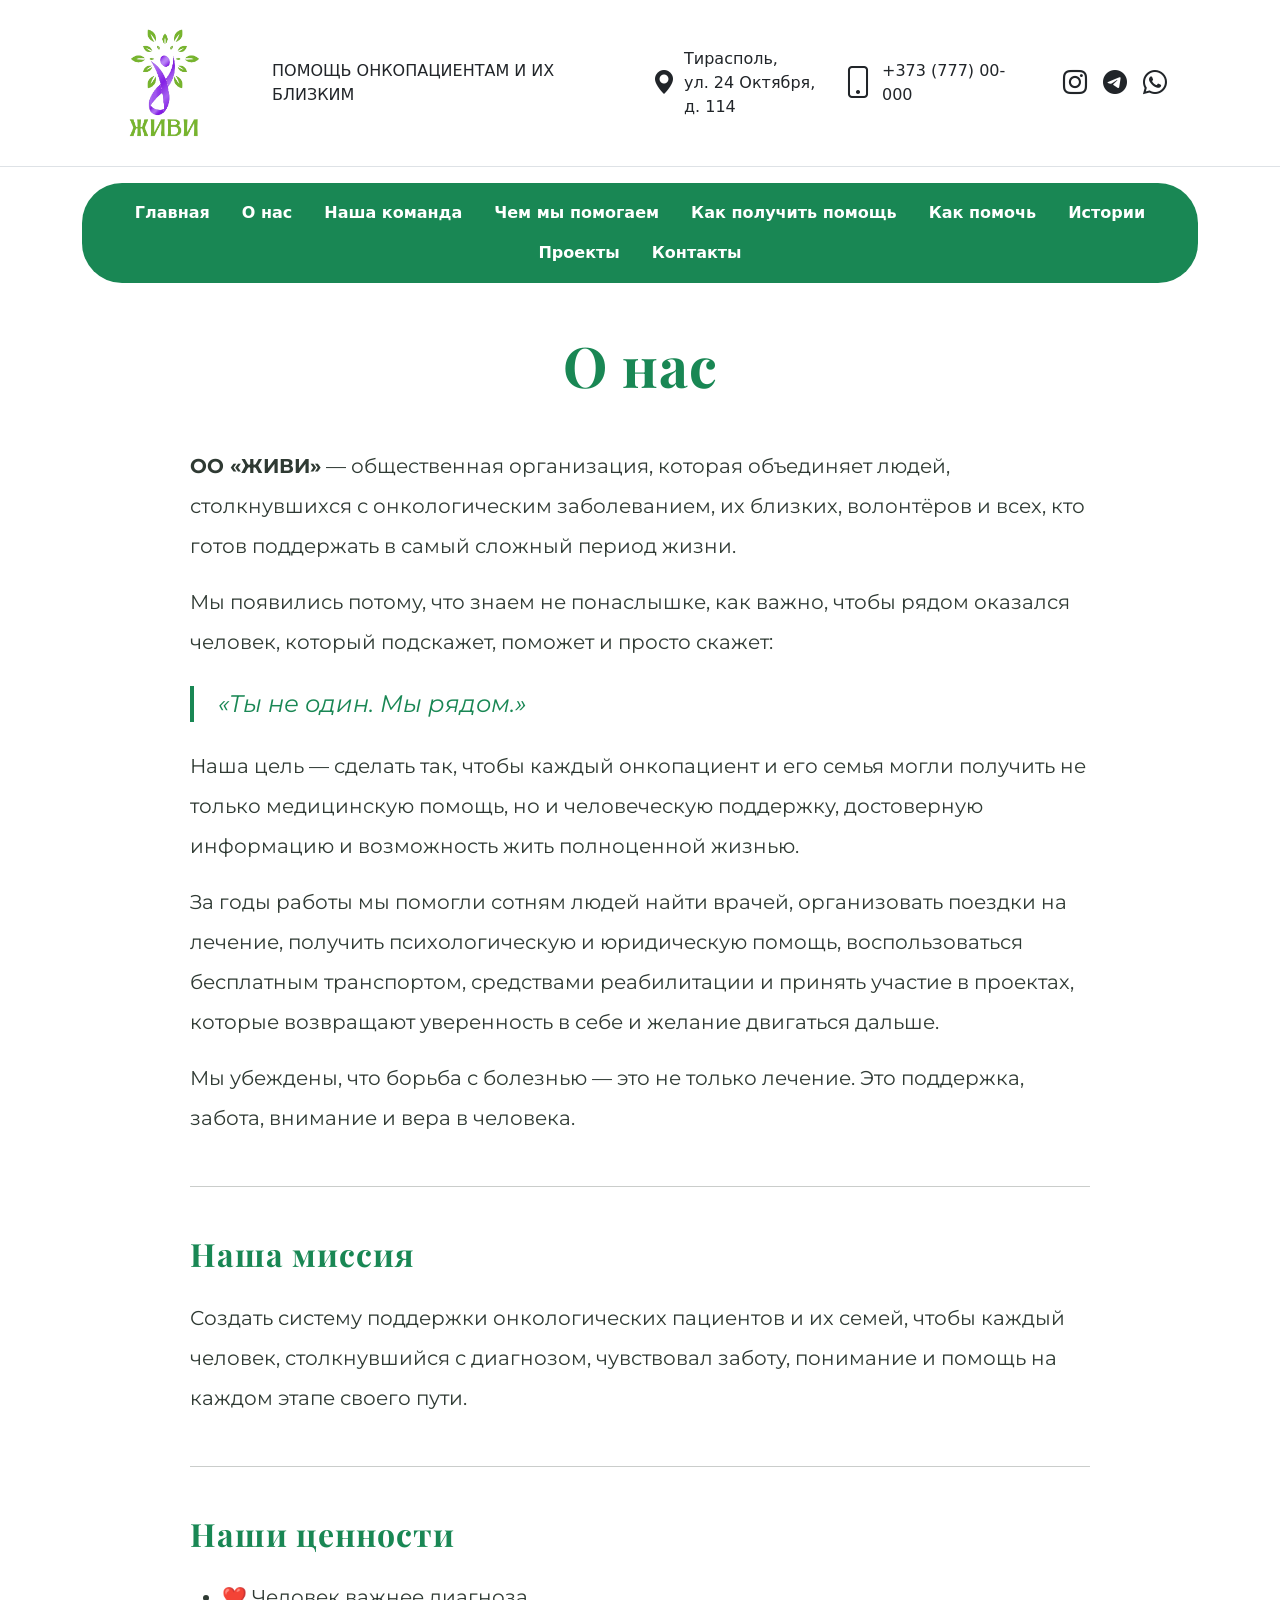
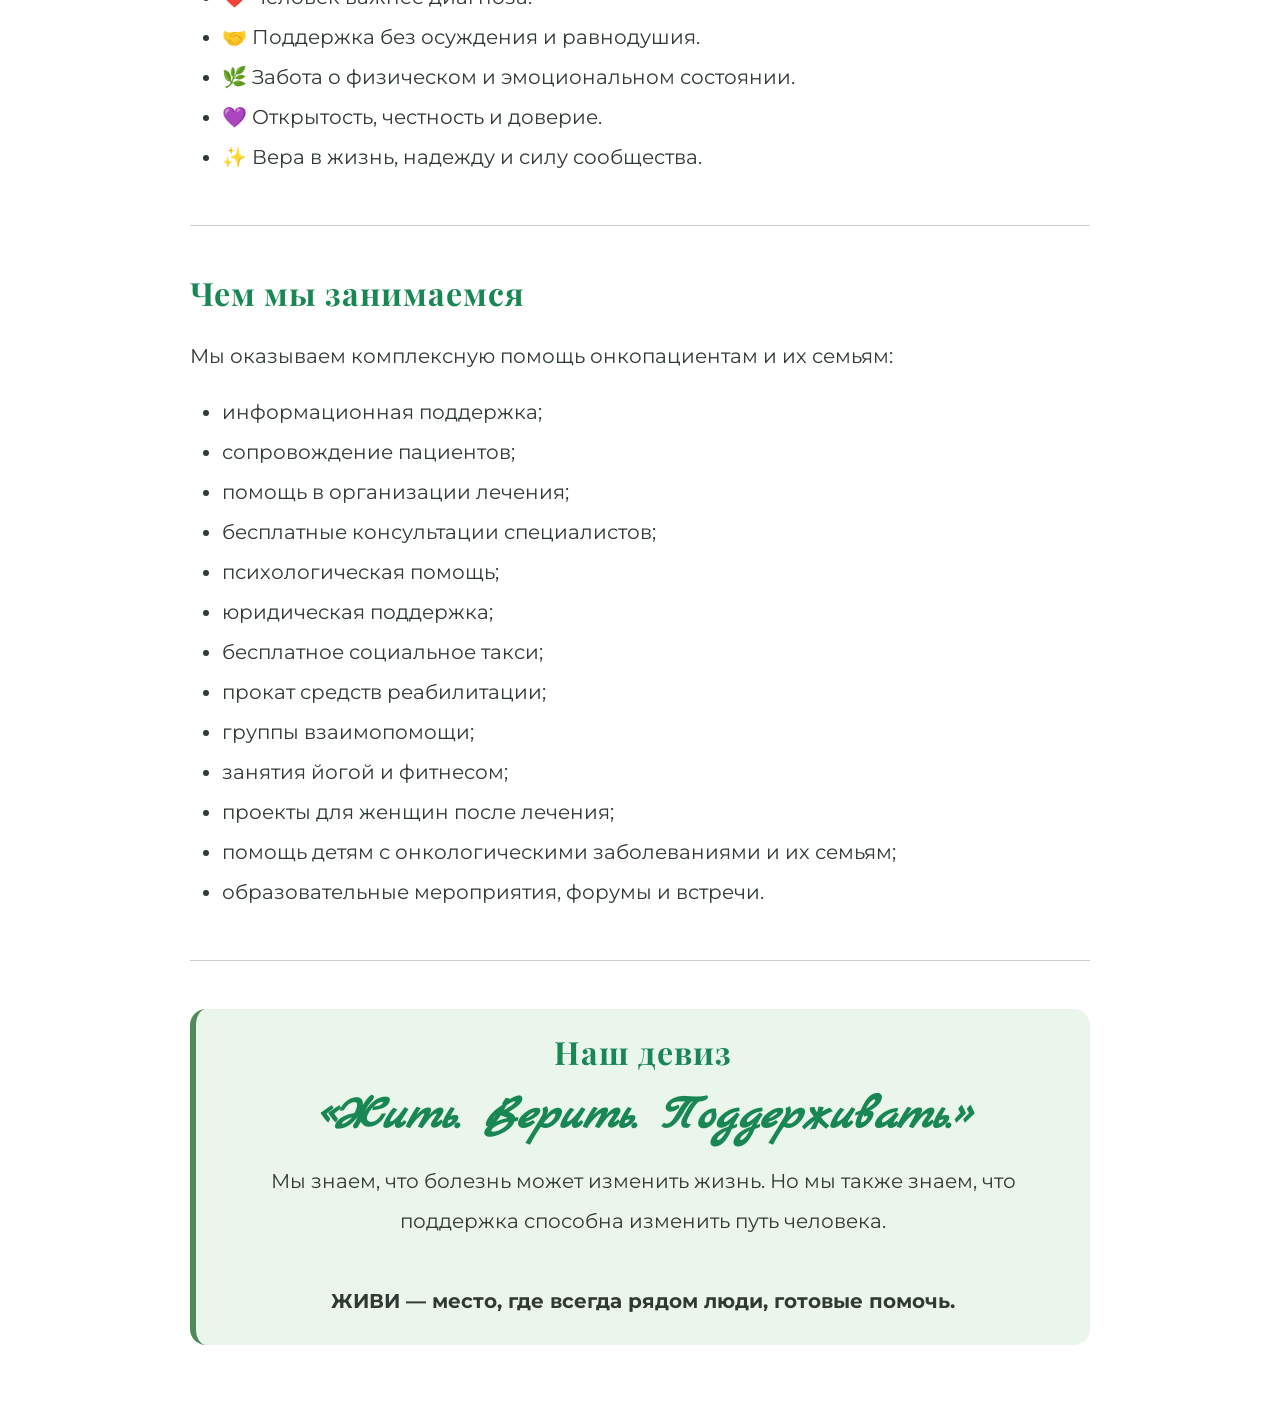
==== aboutUs.html @ d0767439 "рррр" ====
<!doctype html>
<html lang="en">
<head>
    <title>Живи</title>
    <meta charset="utf-8">
    <meta name="viewport" content="width=device-width, initial-scale=1">



    <meta name="description"
          content="Общественная организация Живи">
    <meta name="robots" content="index, follow">
    <link rel="canonical" href=""><!--указать позже-->



    <!-- Favicon -->
    <link rel="icon" href="icons/favicon.png" type="image/x-icon">

    <!-- Bootstrap Icons -->
    <link rel="stylesheet" href="https://cdn.jsdelivr.net/npm/bootstrap-icons@1.11.3/font/bootstrap-icons.min.css">


    <link href="https://fonts.googleapis.com/css2?family=Playfair+Display:wght@600;700&family=Montserrat:wght@300;400;500&display=swap" rel="stylesheet">

    <link href="https://fonts.googleapis.com/css2?family=Marck+Script&display=swap" rel="stylesheet">

    <link href="https://cdn.jsdelivr.net/npm/bootstrap@5.3.8/dist/css/bootstrap.min.css" rel="stylesheet"
          integrity="sha384-sRIl4kxILFvY47J16cr9ZwB07vP4J8+LH7qKQnuqkuIAvNWLzeN8tE5YBujZqJLB" crossorigin="anonymous">
    <link rel="stylesheet" href="css/aboutUs.css">
    <link rel="stylesheet" href="css/style.css">
</head>
<body>

<!--Header-->

<header class="border-bottom">
    <div class="container">

        <div class="row align-items-center gy-2">

            <!-- LOGO -->
            <div class="col-12 col-sm-6 col-md-3 col-lg-2 text-center text-sm-start">
                <img src="icons/header/logo.png" class="img-fluid logo" alt="Логотип">
            </div>

            <!-- TITLE -->
            <div class="col-12 col-sm-6 col-md-3 col-lg-4 text-center text-sm-start">
                ПОМОЩЬ ОНКОПАЦИЕНТАМ И ИХ БЛИЗКИМ
            </div>

            <!-- ADDRESS -->
            <div class="col-12 col-md-3 col-lg-2 d-flex justify-content-center justify-content-md-start align-items-center">
                <i class="bi bi-geo-alt-fill me-2 fs-4"></i>
                <div class="text-center text-md-start">
                    Тирасполь,<br>ул. 24 Октября, д. 114
                </div>
            </div>

            <!-- PHONE -->
            <div class="col-12 col-md-3 col-lg-2 d-flex justify-content-center justify-content-md-start align-items-center">
                <i class="bi bi-phone me-2 fs-2"></i>
                <div class="text-center text-md-start">
                    +373 (777) 00-000
                </div>
            </div>

            <!-- SOCIAL -->
            <div class="col-12 col-lg-2 d-flex justify-content-center gap-3 fs-5">
                <a href="#" class="text-dark fs-4">
                    <i class="bi bi-instagram"></i>
                </a>
                <a href="#" class="text-dark fs-4">
                    <i class="bi bi-telegram"></i>
                </a>
                <a href="#" class="text-dark fs-4">
                    <i class="bi bi-whatsapp"></i>
                </a>
            </div>

        </div>

    </div>
</header>

<!--Navbar-->

<div class="container mt-3">
    <div class="nav-wrapper bg-success">

        <ul class="nav justify-content-center fw-bold">
            <li class="nav-item">
                <a class="nav-link text-white" href="index.html">Главная</a>
            </li>
            <li class="nav-item">
                <a class="nav-link text-white" href="aboutUs.html">О нас</a>
            </li>
            <li class="nav-item">
                <a class="nav-link text-white" href="aboutUs.html">Наша команда</a>
            </li>
            <li class="nav-item">
                <a class="nav-link text-white" href="index.html#howWeHelp">Чем мы помогаем</a>
            </li>
            <li class="nav-item">
                <a class="nav-link text-white" href="#">Как получить помощь</a>
            </li>
            <li class="nav-item">
                <a class="nav-link text-white" href="#">Как помочь</a>
            </li>
            <li class="nav-item">
                <a class="nav-link text-white" href="#">Истории</a>
            </li>
            <li class="nav-item">
                <a class="nav-link text-white" href="#">Проекты</a>
            </li>
            <li class="nav-item">
                <a class="nav-link text-white" href="#">Контакты</a>
            </li>
        </ul>

    </div>
</div>

<!--О нас-->

<section class="container py-5">

    <div class="text-center mb-5">
        <h1 class="display-4 fw-bold text-success">О нас</h1>
    </div>

    <div class="mx-auto" style="max-width: 900px;">

        <p class="fs-5 lh-lg">
            <strong>ОО «ЖИВИ»</strong> — общественная организация, которая объединяет людей,
            столкнувшихся с онкологическим заболеванием, их близких, волонтёров и всех,
            кто готов поддержать в самый сложный период жизни.
        </p>

        <p class="fs-5 lh-lg">
            Мы появились потому, что знаем не понаслышке, как важно, чтобы рядом оказался человек,
            который подскажет, поможет и просто скажет:
        </p>

        <blockquote class="border-start border-4 border-success ps-4 my-4 fst-italic fs-4 text-success">
            «Ты не один. Мы рядом.»
        </blockquote>

        <p class="fs-5 lh-lg">
            Наша цель — сделать так, чтобы каждый онкопациент и его семья могли получить
            не только медицинскую помощь, но и человеческую поддержку, достоверную информацию
            и возможность жить полноценной жизнью.
        </p>

        <p class="fs-5 lh-lg">
            За годы работы мы помогли сотням людей найти врачей, организовать поездки на лечение,
            получить психологическую и юридическую помощь, воспользоваться бесплатным транспортом,
            средствами реабилитации и принять участие в проектах, которые возвращают уверенность
            в себе и желание двигаться дальше.
        </p>

        <p class="fs-5 lh-lg">
            Мы убеждены, что борьба с болезнью — это не только лечение.
            Это поддержка, забота, внимание и вера в человека.
        </p>

        <hr class="my-5">

        <h2 class="fw-bold text-success mb-4">
            Наша миссия
        </h2>

        <p class="fs-5 lh-lg">
            Создать систему поддержки онкологических пациентов и их семей,
            чтобы каждый человек, столкнувшийся с диагнозом, чувствовал заботу,
            понимание и помощь на каждом этапе своего пути.
        </p>

        <hr class="my-5">

        <h2 class="fw-bold text-success mb-4">
            Наши ценности
        </h2>

        <ul class="fs-5 lh-lg">
            <li>❤️ Человек важнее диагноза.</li>
            <li>🤝 Поддержка без осуждения и равнодушия.</li>
            <li>🌿 Забота о физическом и эмоциональном состоянии.</li>
            <li>💜 Открытость, честность и доверие.</li>
            <li>✨ Вера в жизнь, надежду и силу сообщества.</li>
        </ul>

        <hr class="my-5">

        <h2 class="fw-bold text-success mb-4">
            Чем мы занимаемся
        </h2>

        <p class="fs-5 lh-lg">
            Мы оказываем комплексную помощь онкопациентам и их семьям:
        </p>

        <ul class="fs-5 lh-lg">
            <li>информационная поддержка;</li>
            <li>сопровождение пациентов;</li>
            <li>помощь в организации лечения;</li>
            <li>бесплатные консультации специалистов;</li>
            <li>психологическая помощь;</li>
            <li>юридическая поддержка;</li>
            <li>бесплатное социальное такси;</li>
            <li>прокат средств реабилитации;</li>
            <li>группы взаимопомощи;</li>
            <li>занятия йогой и фитнесом;</li>
            <li>проекты для женщин после лечения;</li>
            <li>помощь детям с онкологическими заболеваниями и их семьям;</li>
            <li>образовательные мероприятия, форумы и встречи.</li>
        </ul>

        <hr class="my-5">

        <div class="text-center py-4 px-4 rounded-4"
             style="background:#EAF6EC; border-left:6px solid #4F8A5B;">

            <h2 class="fw-bold text-success mb-3">
                Наш девиз
            </h2>

            <p class="display-6 fw-semibold fst-italic text-success motto">
                «Жить. Верить. Поддерживать.»
            </p>

            <p class="fs-5 lh-lg mb-0">
                Мы знаем, что болезнь может изменить жизнь.
                Но мы также знаем, что поддержка способна изменить путь человека.
                <br><br>
                <strong>ЖИВИ — место, где всегда рядом люди, готовые помочь.</strong>
            </p>

        </div>

    </div>

</section>

</body>
</html>
---- css/aboutUs.css ----
section{
    font-family: 'Montserrat', sans-serif;
    color:#2f3a33;
}

h1,h2,h3,h4,h5{
    font-family: 'Playfair Display', serif;
    font-weight:700;
    letter-spacing:1px;
}

.motto{
    font-family:'Marck Script', cursive;
    font-size:3rem;
    color:#4F8A5B;
}

.nav-wrapper {
  /*background-color: #77b52e;*/   /* зелёный */
  border-radius: 40px;
  padding: 10px 20px;
}
---- css/style.css ----
.nav-wrapper {
  border-radius: 40px;
  padding: 10px 20px;
}


.together{
    font-family: 'Caveat', cursive;
    color: #BA55D3;
}

.violetHeart{
      width: 70%;
      max-width: 600px;
      height: auto;
}

.icon-circle {
  width: 80px;
  height: 80px;

  background-color: rgba(146, 112, 255, 0.2);

  border-radius: 70%;

  display: flex;
  justify-content: center;
  align-items: center;

  flex-shrink: 0; /* чтобы не сжимался в flex-контейнере */
}

.icon-circle img {
  width: 64px;
  height: 64px;

  object-fit: contain; /* сохраняет пропорции */
  flex-shrink: 0;      /* не деформируется в flex */
  display: block;
}

.icon-circle {
  background: rgba(146, 112, 255, 0.15);
  transition: 0.3s;
}

.icon-circle:hover {
  background: rgba(146, 112, 255, 0.3);
  transform: scale(1.05);
}

.help-text{
    font-size: 13px;
}

.background-decor {
  position: relative;
  overflow: hidden;
}

.violetHeart img {
    max-width: 180px;
}

.text-purple{
    color:#8f67c9;
}

.card{
    border-radius:20px;
}

.card-body{
    padding:30px 20px;
}

/*.hero img{
    max-height:700px;
}*/

.partner-logo {
  height: 50px;
  width: auto;
  object-fit: contain;
  transition: 0.3s;
}

.light-lavender,
.btn-purple{
background-color: #E6E6FA;
}
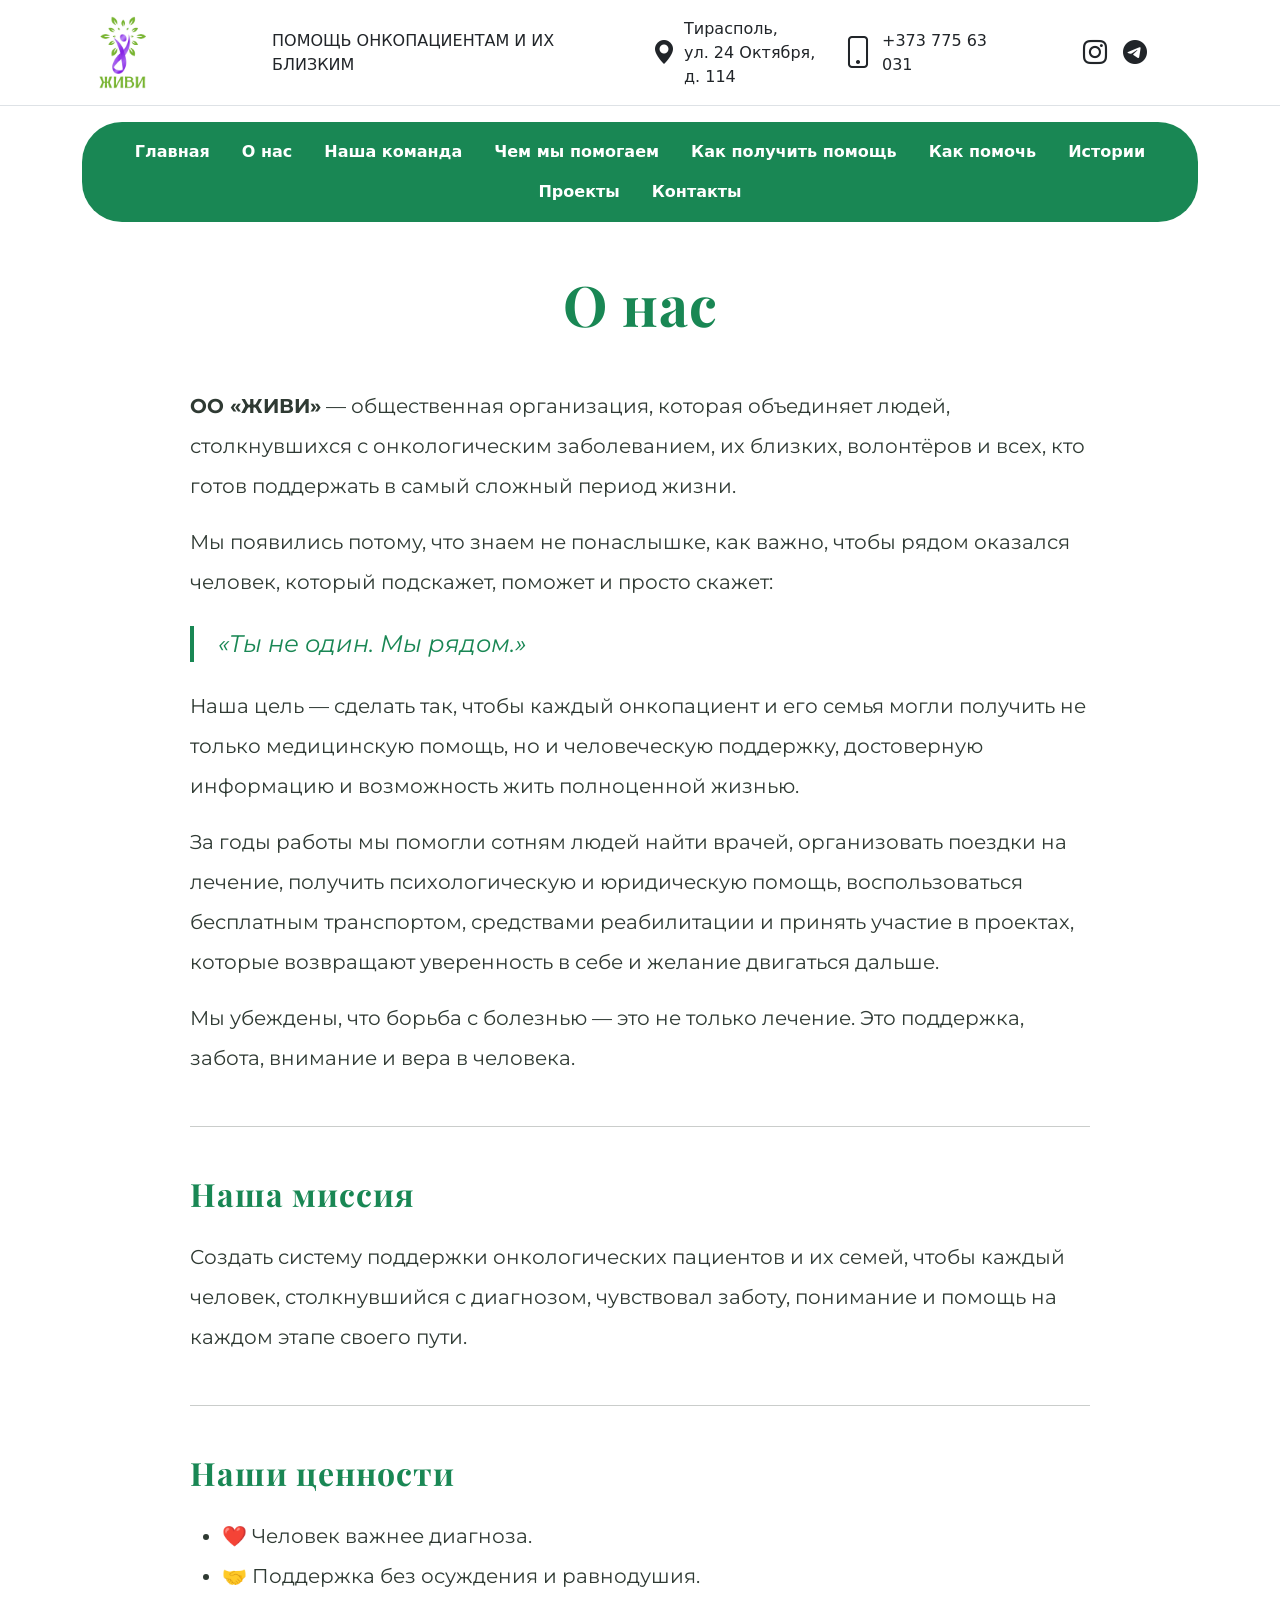
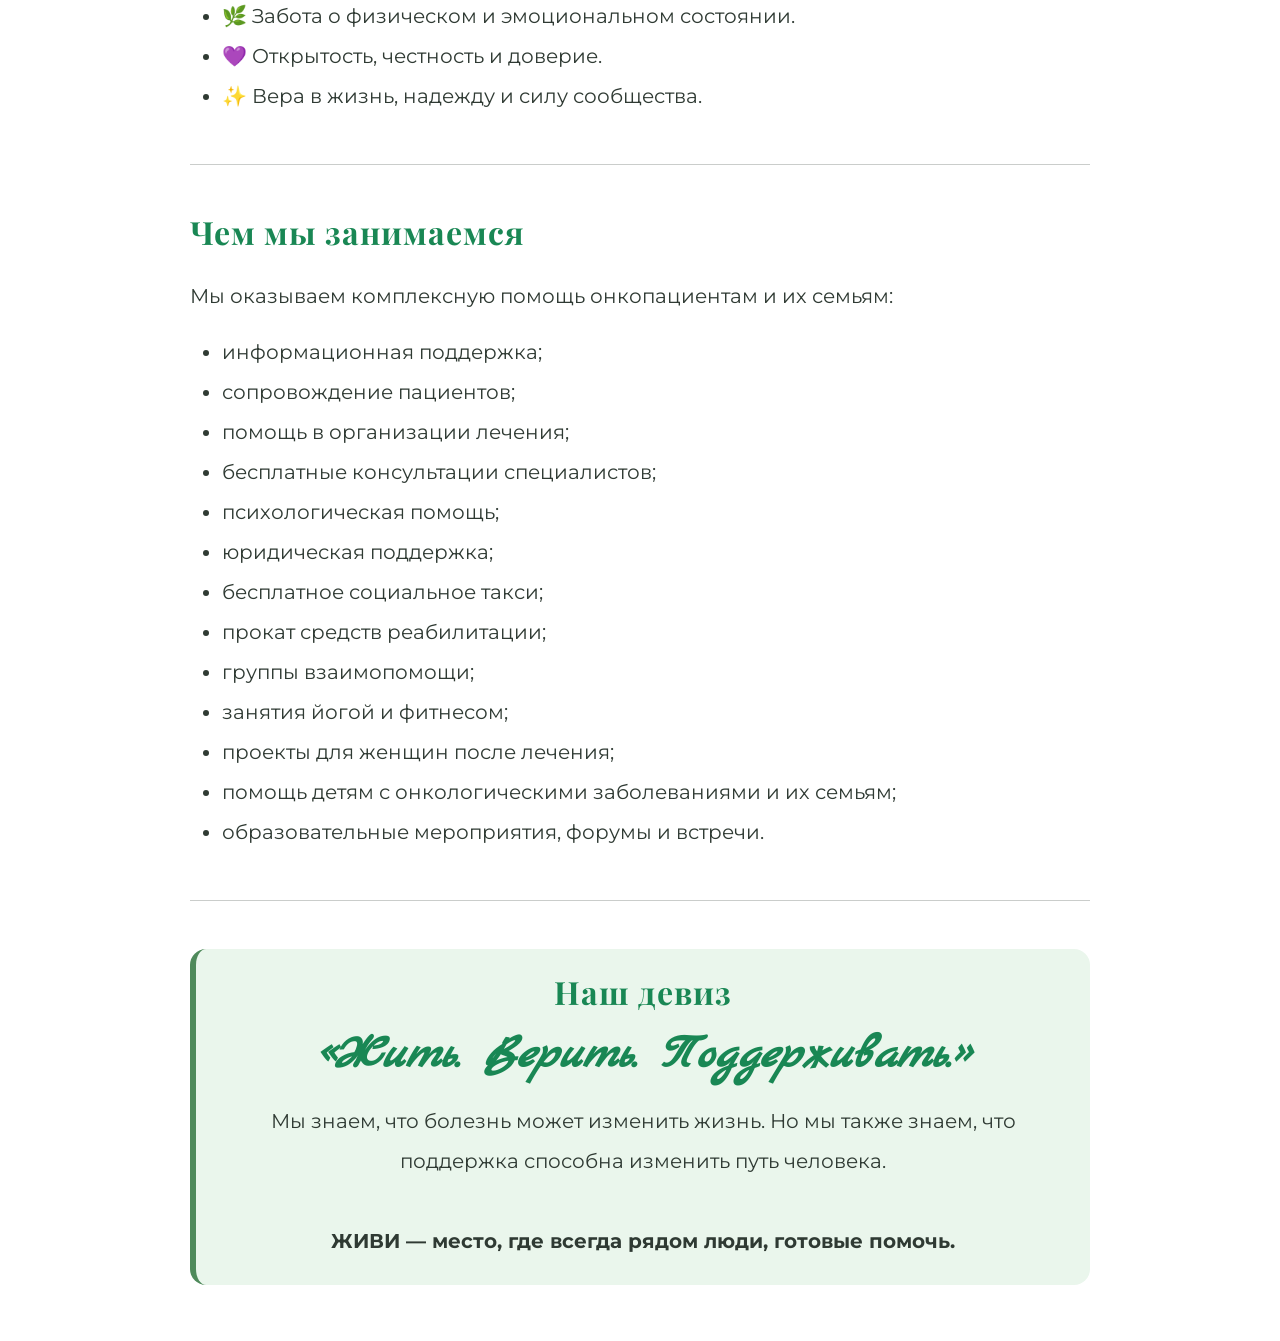
==== commit c338369b: "рррр2" ====
--- a/aboutUs.html
+++ b/aboutUs.html
@@ -41,7 +41,7 @@
 
             <!-- LOGO -->
             <div class="col-12 col-sm-6 col-md-3 col-lg-2 text-center text-sm-start">
-                <img src="icons/header/logo.png" class="img-fluid logo" alt="Логотип">
+                <img src="icons/header/logo7.png" class="img-fluid logo w-50 p-3" alt="Логотип">
             </div>
 
             <!-- TITLE -->
@@ -61,23 +61,19 @@
             <div class="col-12 col-md-3 col-lg-2 d-flex justify-content-center justify-content-md-start align-items-center">
                 <i class="bi bi-phone me-2 fs-2"></i>
                 <div class="text-center text-md-start">
-                    +373 (777) 00-000
+                    +373 775 63 031
                 </div>
             </div>
 
             <!-- SOCIAL -->
             <div class="col-12 col-lg-2 d-flex justify-content-center gap-3 fs-5">
-                <a href="#" class="text-dark fs-4">
+                <a href="https://www.instagram.com/vika_zudnia?igsh=MTg4NHFieWpuamlzYQ==" class="text-dark fs-4">
                     <i class="bi bi-instagram"></i>
                 </a>
-                <a href="#" class="text-dark fs-4">
+                <a href="https://t.me/Viktoria_viktorovnaz" class="text-dark fs-4">
                     <i class="bi bi-telegram"></i>
                 </a>
-                <a href="#" class="text-dark fs-4">
-                    <i class="bi bi-whatsapp"></i>
-                </a>
-            </div>
-
+            </div>
         </div>
 
     </div>
--- a/css/style.css
+++ b/css/style.css
@@ -75,10 +75,6 @@
     padding:30px 20px;
 }
 
-/*.hero img{
-    max-height:700px;
-}*/
-
 .partner-logo {
   height: 50px;
   width: auto;
@@ -91,4 +87,18 @@
 background-color: #E6E6FA;
 }
 
+.blur-bottom {
+    position: absolute;
+    bottom: 0;
+    left: 0;
+    width: 100%;
+    height: 120px;
+    background: linear-gradient(
+        to bottom,
+        transparent,
+        #fff
+    );
+    pointer-events: none;
+}
 
+
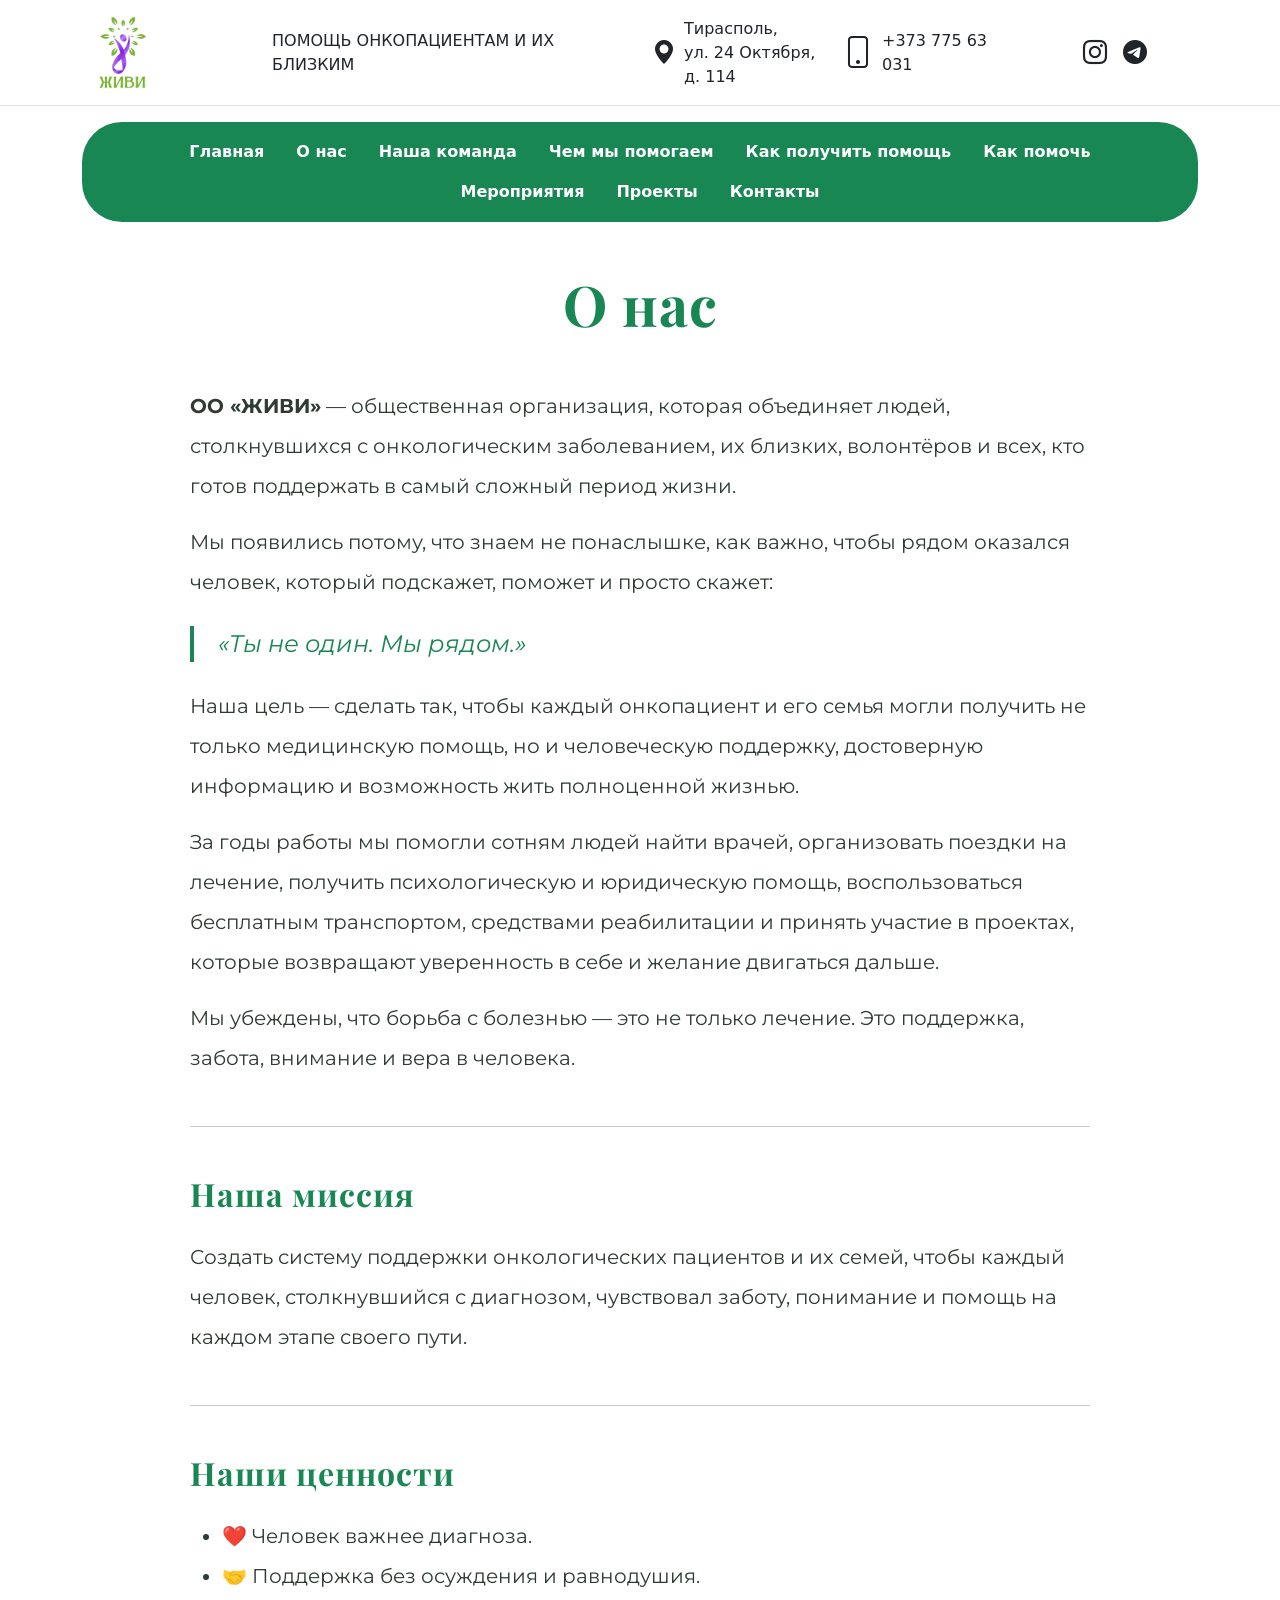
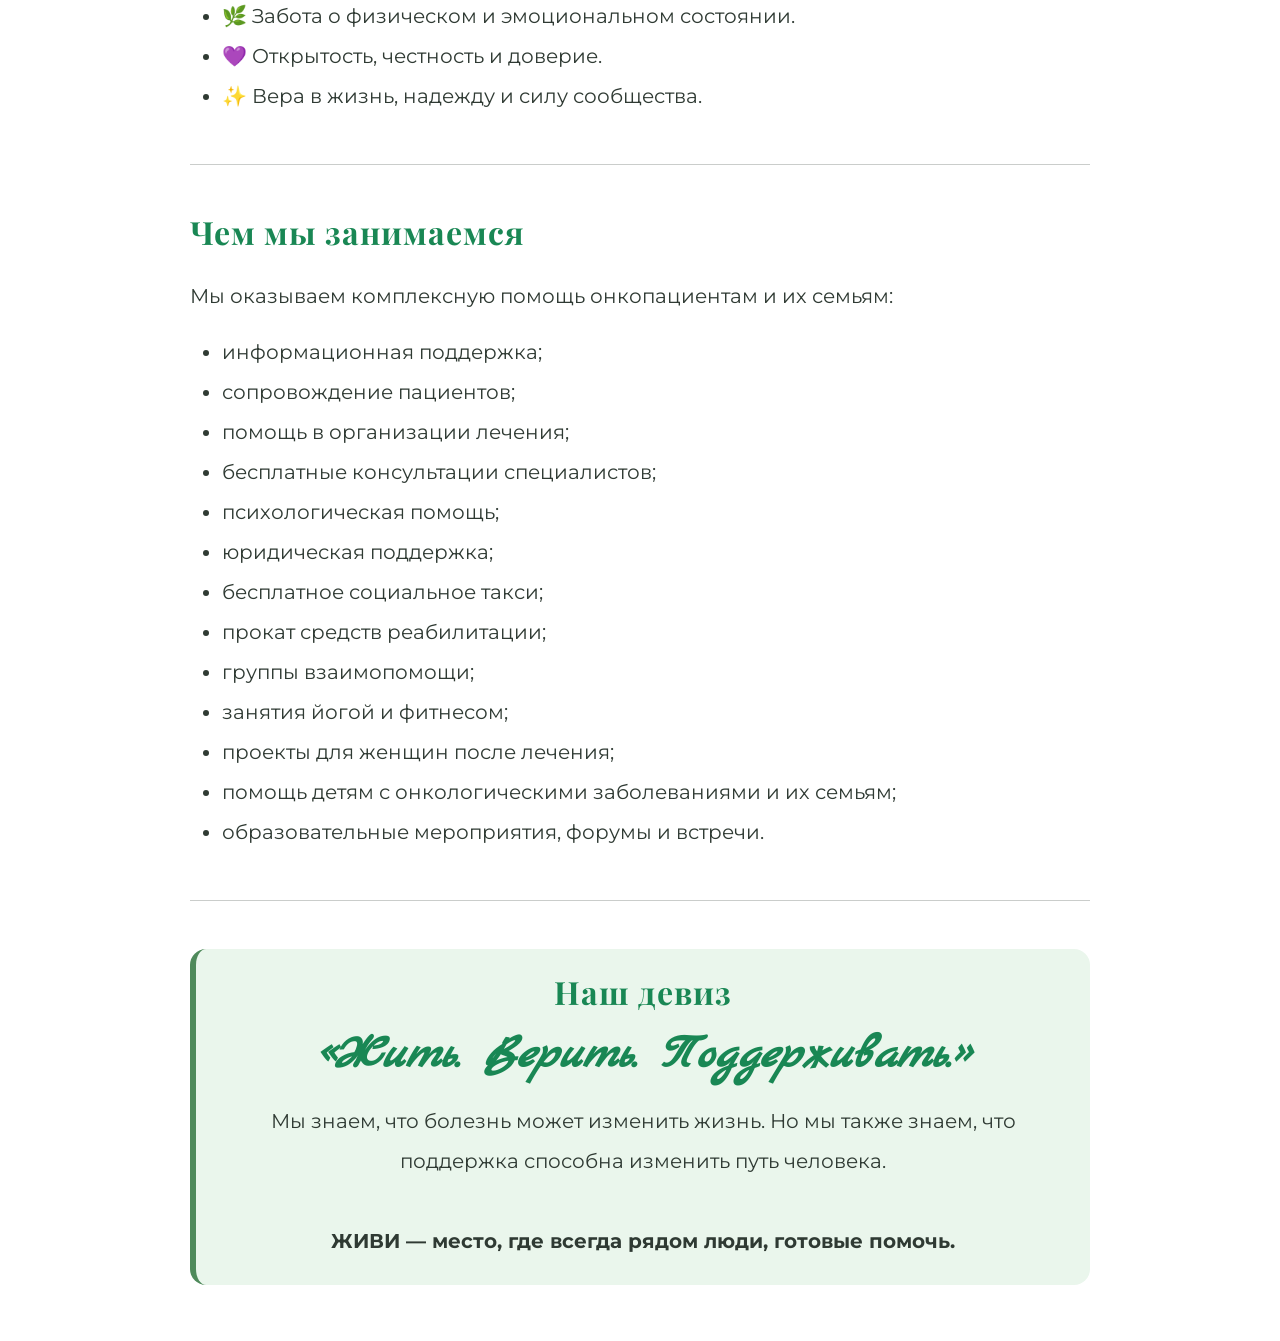
==== commit 4982ce4a: "Мероприятия" ====
--- a/aboutUs.html
+++ b/aboutUs.html
@@ -92,25 +92,25 @@
                 <a class="nav-link text-white" href="aboutUs.html">О нас</a>
             </li>
             <li class="nav-item">
-                <a class="nav-link text-white" href="aboutUs.html">Наша команда</a>
+                <a class="nav-link text-white" href="ourTeam.html">Наша команда</a>
             </li>
             <li class="nav-item">
                 <a class="nav-link text-white" href="index.html#howWeHelp">Чем мы помогаем</a>
             </li>
             <li class="nav-item">
-                <a class="nav-link text-white" href="#">Как получить помощь</a>
-            </li>
-            <li class="nav-item">
-                <a class="nav-link text-white" href="#">Как помочь</a>
-            </li>
-            <li class="nav-item">
-                <a class="nav-link text-white" href="#">Истории</a>
-            </li>
-            <li class="nav-item">
-                <a class="nav-link text-white" href="#">Проекты</a>
-            </li>
-            <li class="nav-item">
-                <a class="nav-link text-white" href="#">Контакты</a>
+                <a class="nav-link text-white" href="https://script.google.com/macros/s/AKfycbxM1c7LnrcYfMW8fWRunZTEGgI8AjXnWWBZpgmiaH6TPeH-Q8tuLE4RS60luPx8Rjal/exec">Как получить помощь</a>
+            </li>
+            <li class="nav-item">
+                <a class="nav-link text-white" href="howToHelp.html">Как помочь</a>
+            </li>
+            <li class="nav-item">
+                <a class="nav-link text-white" href="events.html">Мероприятия</a>
+            </li>
+            <li class="nav-item">
+                <a class="nav-link text-white" href="ourProjects.html">Проекты</a>
+            </li>
+            <li class="nav-item">
+                <a class="nav-link text-white" href="index.html#contacts">Контакты</a>
             </li>
         </ul>
 
--- a/css/style.css
+++ b/css/style.css
@@ -96,7 +96,7 @@
     background: linear-gradient(
         to bottom,
         transparent,
-        #fff
+        #FFF7F0
     );
     pointer-events: none;
 }
